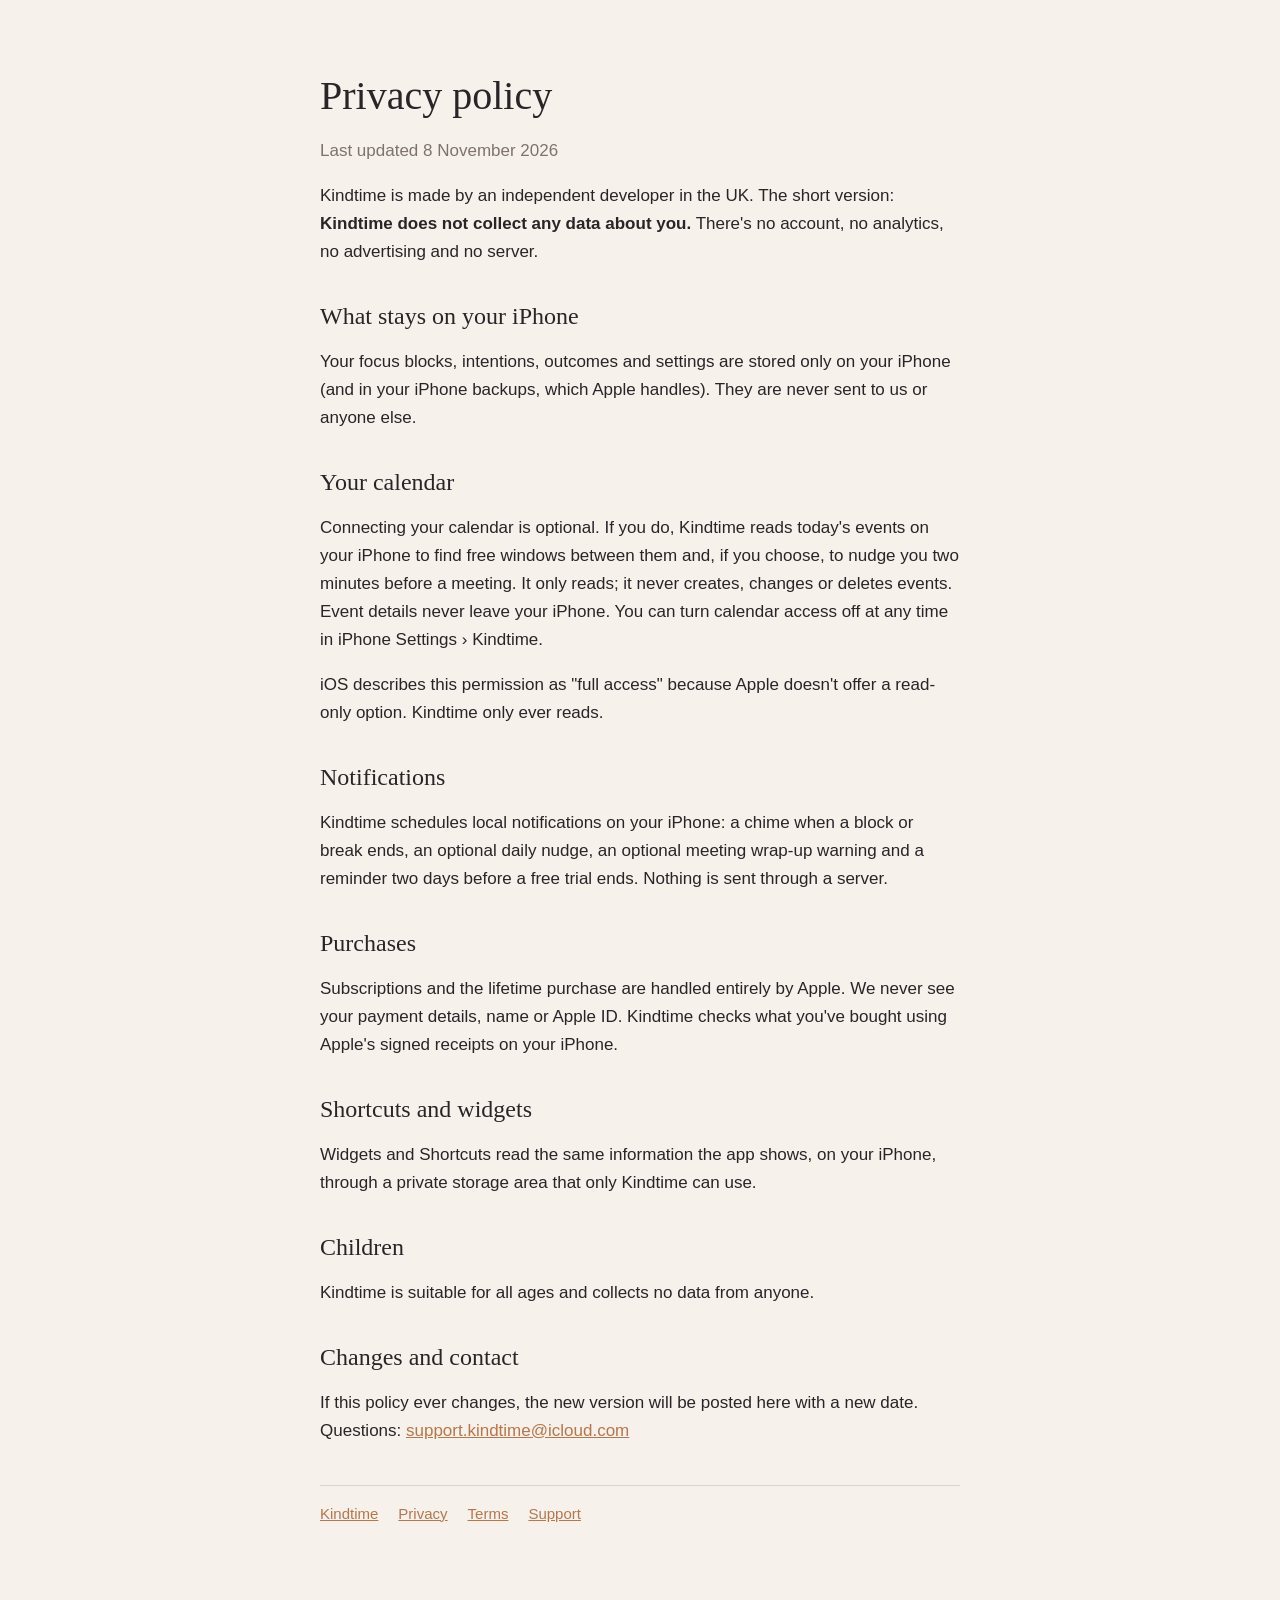
==== privacy.html @ bce6554a "Kindtime website: home, privacy, terms, support Co-Authored-By: Claude Opus 5.5 <noreply@anthropic.c" ====
<!doctype html><html lang="en-GB"><head><meta charset="utf-8"><meta name="viewport" content="width=device-width,initial-scale=1">
<title>Kindtime privacy policy</title><link rel="stylesheet" href="style.css?v=1"><link rel="icon" href="images/icon.png"></head><body><main>
<h1>Privacy policy</h1>
<p class="muted">Last updated 8 November 2026</p>
<p>Kindtime is made by an independent developer in the UK. The short version: <strong>Kindtime does not collect any data about you.</strong> There's no account, no analytics, no advertising and no server.</p>
<h2>What stays on your iPhone</h2>
<p>Your focus blocks, intentions, outcomes and settings are stored only on your iPhone (and in your iPhone backups, which Apple handles). They are never sent to us or anyone else.</p>
<h2>Your calendar</h2>
<p>Connecting your calendar is optional. If you do, Kindtime reads today's events on your iPhone to find free windows between them and, if you choose, to nudge you two minutes before a meeting. It only reads; it never creates, changes or deletes events. Event details never leave your iPhone. You can turn calendar access off at any time in iPhone Settings › Kindtime.</p>
<p>iOS describes this permission as "full access" because Apple doesn't offer a read-only option. Kindtime only ever reads.</p>
<h2>Notifications</h2>
<p>Kindtime schedules local notifications on your iPhone: a chime when a block or break ends, an optional daily nudge, an optional meeting wrap-up warning and a reminder two days before a free trial ends. Nothing is sent through a server.</p>
<h2>Purchases</h2>
<p>Subscriptions and the lifetime purchase are handled entirely by Apple. We never see your payment details, name or Apple ID. Kindtime checks what you've bought using Apple's signed receipts on your iPhone.</p>
<h2>Shortcuts and widgets</h2>
<p>Widgets and Shortcuts read the same information the app shows, on your iPhone, through a private storage area that only Kindtime can use.</p>
<h2>Children</h2>
<p>Kindtime is suitable for all ages and collects no data from anyone.</p>
<h2>Changes and contact</h2>
<p>If this policy ever changes, the new version will be posted here with a new date. Questions: <a href="mailto:support.kindtime@icloud.com">support.kindtime@icloud.com</a></p>
<nav><a href="index.html">Kindtime</a><a href="privacy.html">Privacy</a><a href="terms.html">Terms</a><a href="support.html">Support</a></nav>
</main></body></html>
---- style.css ----
:root { --bg:#F6F1EA; --text:#2A2429; --muted:#7D736B; --accent:#B8764A; --line:#DCD2C6; }
@media (prefers-color-scheme: dark) { :root { --bg:#17151A; --text:#EDE6DD; --muted:#9A9189; --accent:#E7B184; --line:#3A3438; } }
* { box-sizing:border-box; }
body { margin:0; background:var(--bg); color:var(--text); font:17px/1.65 -apple-system,BlinkMacSystemFont,"Helvetica Neue",sans-serif; }
main { max-width:680px; margin:0 auto; padding:48px 20px 80px; }
h1,h2 { font-family:"New York",ui-serif,Georgia,serif; font-weight:400; line-height:1.2; }
h1 { font-size:40px; margin:24px 0 8px; } h2 { font-size:24px; margin:36px 0 8px; }
p,li { color:var(--text); } .muted { color:var(--muted); }
a { color:var(--accent); }
.icon { width:72px; height:72px; border-radius:16px; }
.rule { border-left:2px solid var(--accent); padding-left:14px; margin:12px 0; }
nav { display:flex; gap:20px; font-size:15px; margin-top:40px; padding-top:16px; border-top:1px solid var(--line); }
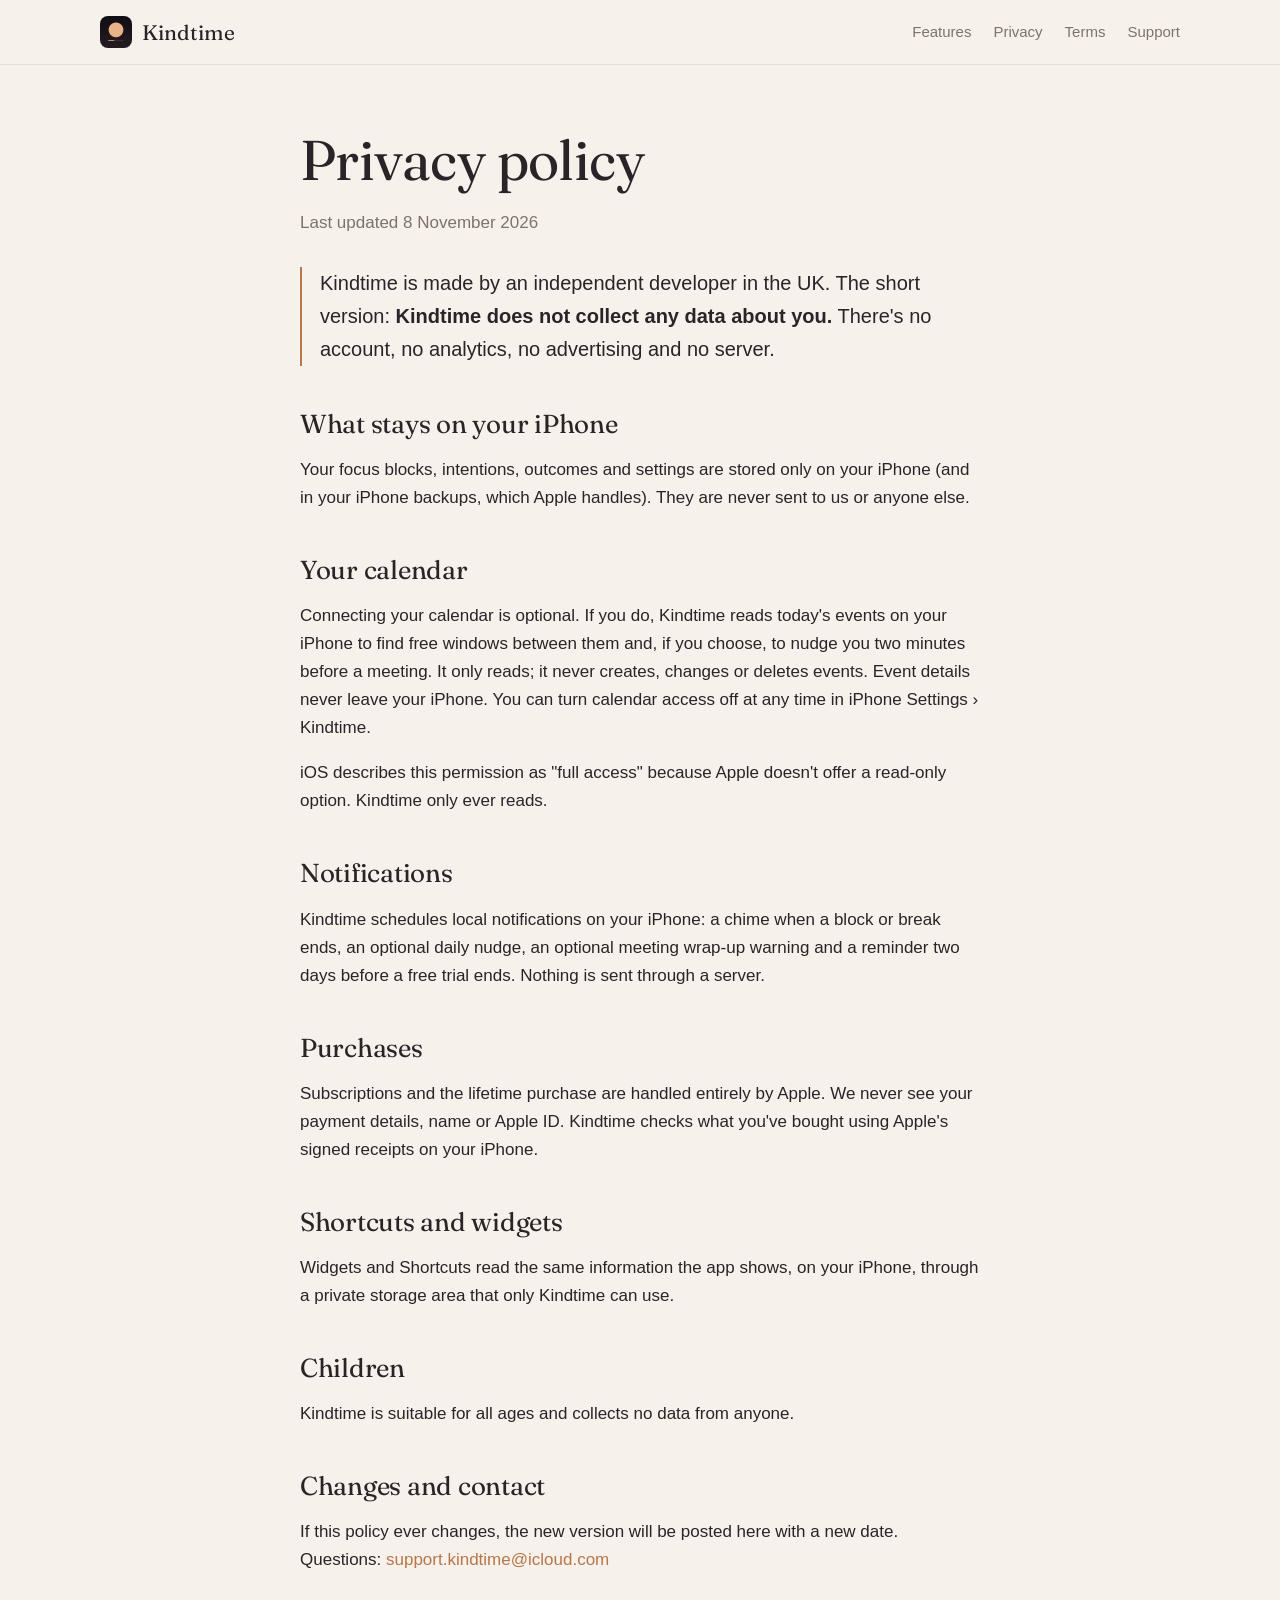
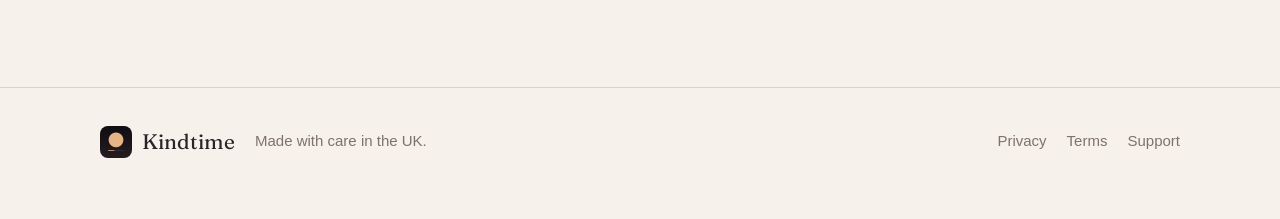
==== commit c5a569e8: "Redesign: Dusk hero, phone screenshots, features, pricing Co-Authored-By: Claude Opus 5.5 <noreply@a" ====
--- a/privacy.html
+++ b/privacy.html
@@ -1,8 +1,31 @@
-<!doctype html><html lang="en-GB"><head><meta charset="utf-8"><meta name="viewport" content="width=device-width,initial-scale=1">
-<title>Kindtime privacy policy</title><link rel="stylesheet" href="style.css?v=1"><link rel="icon" href="images/icon.png"></head><body><main>
+<!doctype html>
+<html lang="en-GB">
+<head>
+<meta charset="utf-8">
+<meta name="viewport" content="width=device-width,initial-scale=1">
+<title>Kindtime privacy policy</title>
+<meta name="theme-color" content="#17151A">
+<link rel="preconnect" href="https://fonts.googleapis.com">
+<link rel="stylesheet" href="https://fonts.googleapis.com/css2?family=Fraunces:opsz,wght@9..144,400&display=swap">
+<link rel="stylesheet" href="style.css?v=2">
+<link rel="icon" href="images/icon.png">
+</head>
+<body>
+<header class="nav">
+  <div class="wrap">
+    <a class="brand" href="index.html"><img src="images/icon.png" alt="">Kindtime</a>
+    <nav class="nav-links">
+      <a href="index.html#features">Features</a>
+      <a href="privacy.html">Privacy</a>
+      <a href="terms.html">Terms</a>
+      <a class="keep" href="support.html">Support</a>
+    </nav>
+  </div>
+</header>
+<main class="page">
 <h1>Privacy policy</h1>
-<p class="muted">Last updated 8 November 2026</p>
-<p>Kindtime is made by an independent developer in the UK. The short version: <strong>Kindtime does not collect any data about you.</strong> There's no account, no analytics, no advertising and no server.</p>
+<p class="updated">Last updated 8 November 2026</p>
+<p class="lead">Kindtime is made by an independent developer in the UK. The short version: <strong>Kindtime does not collect any data about you.</strong> There's no account, no analytics, no advertising and no server.</p>
 <h2>What stays on your iPhone</h2>
 <p>Your focus blocks, intentions, outcomes and settings are stored only on your iPhone (and in your iPhone backups, which Apple handles). They are never sent to us or anyone else.</p>
 <h2>Your calendar</h2>
@@ -18,5 +41,13 @@
 <p>Kindtime is suitable for all ages and collects no data from anyone.</p>
 <h2>Changes and contact</h2>
 <p>If this policy ever changes, the new version will be posted here with a new date. Questions: <a href="mailto:support.kindtime@icloud.com">support.kindtime@icloud.com</a></p>
-<nav><a href="index.html">Kindtime</a><a href="privacy.html">Privacy</a><a href="terms.html">Terms</a><a href="support.html">Support</a></nav>
-</main></body></html>
+</main>
+<footer>
+  <div class="wrap">
+    <a class="brand" href="index.html"><img src="images/icon.png" alt="">Kindtime</a>
+    <span>Made with care in the UK.</span>
+    <nav><a href="privacy.html">Privacy</a><a href="terms.html">Terms</a><a href="support.html">Support</a></nav>
+  </div>
+</footer>
+</body>
+</html>
--- a/style.css
+++ b/style.css
@@ -1,12 +1,150 @@
-:root { --bg:#F6F1EA; --text:#2A2429; --muted:#7D736B; --accent:#B8764A; --line:#DCD2C6; }
-@media (prefers-color-scheme: dark) { :root { --bg:#17151A; --text:#EDE6DD; --muted:#9A9189; --accent:#E7B184; --line:#3A3438; } }
-* { box-sizing:border-box; }
-body { margin:0; background:var(--bg); color:var(--text); font:17px/1.65 -apple-system,BlinkMacSystemFont,"Helvetica Neue",sans-serif; }
-main { max-width:680px; margin:0 auto; padding:48px 20px 80px; }
-h1,h2 { font-family:"New York",ui-serif,Georgia,serif; font-weight:400; line-height:1.2; }
-h1 { font-size:40px; margin:24px 0 8px; } h2 { font-size:24px; margin:36px 0 8px; }
-p,li { color:var(--text); } .muted { color:var(--muted); }
-a { color:var(--accent); }
-.icon { width:72px; height:72px; border-radius:16px; }
-.rule { border-left:2px solid var(--accent); padding-left:14px; margin:12px 0; }
-nav { display:flex; gap:20px; font-size:15px; margin-top:40px; padding-top:16px; border-top:1px solid var(--line); }
+/* Kindtime website, Dusk palette. Dark first, warm cream in light mode. */
+:root {
+  --bg: #17151A; --bg-2: #1E1B20; --raised: #2A2629; --line: #3A3438;
+  --text: #EDE6DD; --muted: #9A9189; --accent: #E7B184; --accent-deep: #C98E5E;
+  --on-accent: #2A1D12; --glow: rgba(231, 177, 132, .22);
+  --serif: "New York", "Fraunces", ui-serif, Georgia, serif;
+  --sans: -apple-system, BlinkMacSystemFont, "Inter", "Helvetica Neue", sans-serif;
+}
+@media (prefers-color-scheme: light) {
+  :root {
+    --bg: #F6F1EA; --bg-2: #EFE7DC; --raised: #E8DED1; --line: #DCD2C6;
+    --text: #2A2429; --muted: #7D736B; --accent: #B8764A; --accent-deep: #9C6038;
+    --on-accent: #FFFFFF; --glow: rgba(184, 118, 74, .18);
+  }
+}
+* { box-sizing: border-box; }
+html { scroll-behavior: smooth; }
+body { margin: 0; background: var(--bg); color: var(--text); font: 17px/1.65 var(--sans); -webkit-font-smoothing: antialiased; overflow-x: hidden; }
+img { max-width: 100%; display: block; }
+a { color: var(--accent); text-decoration: none; }
+a:hover { text-decoration: underline; }
+.wrap { max-width: 1120px; margin: 0 auto; padding: 0 20px; }
+h1, h2, h3 { font-family: var(--serif); font-weight: 400; line-height: 1.12; margin: 0; letter-spacing: -.01em; }
+.muted { color: var(--muted); }
+.eyebrow { font-size: 13px; letter-spacing: .14em; text-transform: uppercase; color: var(--accent); margin-bottom: 18px; }
+
+/* Nav */
+.nav { position: sticky; top: 0; z-index: 10; backdrop-filter: blur(14px); -webkit-backdrop-filter: blur(14px);
+       background: color-mix(in srgb, var(--bg) 78%, transparent); border-bottom: 1px solid color-mix(in srgb, var(--line) 60%, transparent); }
+.nav .wrap { display: flex; align-items: center; gap: 24px; height: 64px; }
+.brand { display: flex; align-items: center; gap: 10px; color: var(--text); font-family: var(--serif); font-size: 21px; }
+.brand:hover { text-decoration: none; }
+.brand img { width: 32px; height: 32px; border-radius: 8px; }
+.nav-links { margin-left: auto; display: flex; gap: 22px; font-size: 15px; }
+.nav-links a { color: var(--muted); }
+.nav-links a:hover { color: var(--text); text-decoration: none; }
+
+/* Buttons */
+.pill { display: inline-flex; align-items: center; gap: 10px; padding: 14px 24px; border-radius: 999px; font-weight: 500; font-size: 16px; }
+.pill-accent { background: var(--accent); color: var(--on-accent); }
+.pill-ghost { border: 1px solid var(--line); color: var(--text); }
+.pill:hover { text-decoration: none; filter: brightness(1.05); }
+.soon { font-size: 13px; color: var(--muted); margin-top: 12px; }
+
+/* Hero */
+.hero { position: relative; overflow: hidden; padding: 72px 0 56px; }
+.hero::before { content: ""; position: absolute; width: 900px; height: 900px; right: -220px; top: -120px;
+                background: radial-gradient(circle, var(--glow) 0%, transparent 62%); pointer-events: none; }
+.hero .wrap { display: grid; grid-template-columns: 1.1fr .9fr; gap: 48px; align-items: center; position: relative; }
+.hero h1 { font-size: clamp(42px, 6vw, 72px); }
+.hero h1 em { font-style: normal; color: var(--accent); }
+.hero p.lede { font-size: 20px; color: var(--muted); max-width: 30em; margin: 22px 0 32px; }
+.chips { display: flex; flex-wrap: wrap; gap: 10px; margin-top: 30px; }
+.chip { font-size: 14px; padding: 7px 14px; border-radius: 999px; background: var(--bg-2); border: 1px solid var(--line); color: var(--muted); }
+.chip::before { content: ""; display: inline-block; width: 6px; height: 6px; border-radius: 50%; background: var(--accent); margin-right: 8px; vertical-align: 2px; }
+.stage { position: relative; isolation: isolate; }
+
+/* Phone frame */
+.phone { position: relative; width: min(320px, 78vw); margin: 0 auto; border-radius: 52px; padding: 11px;
+         background: linear-gradient(160deg, #3a3438, #121014); box-shadow: 0 40px 80px rgba(0,0,0,.45), 0 0 0 1px rgba(255,255,255,.06) inset; }
+.phone img { border-radius: 42px; }
+.phone.tilt-l { transform: rotate(-3deg); }
+.phone.tilt-r { transform: rotate(3deg); }
+.sun { position: absolute; width: 210px; height: 210px; border-radius: 50%; background: var(--accent); left: 0; top: 46%;
+       z-index: -1; animation: rise 8s ease-in-out infinite alternate; }
+@keyframes rise { from { transform: translateY(14px); } to { transform: translateY(-14px); } }
+
+/* Hairline like the timer */
+.hairline { height: 2px; background: var(--line); border-radius: 2px; overflow: hidden; width: 240px; max-width: 70%; margin: 0 auto; }
+.hairline span { display: block; height: 100%; width: 36%; background: var(--accent); animation: fill 6s ease-in-out infinite alternate; }
+@keyframes fill { from { width: 18%; } to { width: 72%; } }
+
+/* Features */
+.section { padding: 96px 0; }
+.section-title { text-align: center; max-width: 720px; margin: 0 auto 64px; }
+.section-title h2 { font-size: clamp(32px, 4.4vw, 50px); }
+.section-title p { color: var(--muted); font-size: 19px; margin-top: 16px; }
+.feature { display: grid; grid-template-columns: 1fr 1fr; gap: 64px; align-items: center; margin-bottom: 110px; }
+.feature:last-child { margin-bottom: 0; }
+.feature.flip .copy { order: 2; }
+.feature h3 { font-size: clamp(28px, 3.4vw, 40px); margin-bottom: 18px; }
+.feature p { color: var(--muted); font-size: 18px; margin: 0 0 14px; }
+.feature .phone { width: min(290px, 74vw); box-shadow: 0 40px 80px rgba(0,0,0,.45), 0 0 110px var(--glow), 0 0 0 1px rgba(255,255,255,.06) inset; }
+.feature .quote { border-left: 2px solid var(--accent); padding-left: 16px; color: var(--text); font-family: var(--serif); font-size: 20px; margin-top: 22px; }
+
+/* Bands */
+.band { background: var(--bg-2); border-top: 1px solid var(--line); border-bottom: 1px solid var(--line); }
+.grid3 { display: grid; grid-template-columns: repeat(3, 1fr); gap: 28px; }
+.card { padding: 28px; border-radius: 22px; background: var(--bg); border: 1px solid var(--line); }
+.card h3 { font-size: 24px; margin-bottom: 10px; }
+.card p { color: var(--muted); margin: 0; font-size: 16px; }
+.dot { width: 34px; height: 34px; border-radius: 50%; background: var(--accent); margin-bottom: 18px; box-shadow: 0 0 30px var(--glow); }
+
+/* Pricing */
+.prices { display: grid; grid-template-columns: 1fr 1fr; gap: 28px; max-width: 920px; margin: 0 auto; }
+.price { padding: 34px; border-radius: 26px; border: 1px solid var(--line); background: var(--bg-2); }
+.price.pro { border-color: var(--accent); box-shadow: 0 0 0 1px var(--accent), 0 30px 80px var(--glow); }
+.price h3 { font-size: 30px; }
+.price .tag { color: var(--muted); margin: 6px 0 22px; }
+.price ul { list-style: none; padding: 0; margin: 0; }
+.price li { padding: 9px 0 9px 22px; border-top: 1px solid var(--line); position: relative; font-size: 16px; }
+.price li::before { content: ""; position: absolute; left: 0; top: 18px; width: 8px; height: 8px; border-radius: 50%; background: var(--accent); }
+.price .plans { margin-top: 22px; font-family: var(--serif); font-size: 19px; line-height: 1.7; }
+
+/* Final CTA */
+.cta { text-align: center; padding: 110px 0; position: relative; overflow: hidden; }
+.cta .five { width: 180px; height: 180px; border-radius: 50%; background: var(--accent); color: var(--on-accent); margin: 0 auto 34px;
+             display: flex; flex-direction: column; align-items: center; justify-content: center; box-shadow: 0 0 120px var(--glow); }
+.cta .five b { font-family: var(--serif); font-weight: 400; font-size: 72px; line-height: 1; }
+.cta .five span { font-size: 14px; }
+.cta h2 { font-size: clamp(34px, 5vw, 56px); margin-bottom: 18px; }
+.cta p { color: var(--muted); font-size: 19px; margin: 0 0 30px; }
+
+/* Footer */
+footer { border-top: 1px solid var(--line); padding: 36px 0 60px; font-size: 15px; color: var(--muted); }
+footer .wrap { display: flex; flex-wrap: wrap; gap: 20px; align-items: center; }
+footer nav { display: flex; gap: 20px; margin-left: auto; }
+footer a { color: var(--muted); }
+
+/* Text pages (privacy, terms, support) */
+.page { max-width: 720px; margin: 0 auto; padding: 64px 20px 96px; }
+.page h1 { font-size: clamp(40px, 6vw, 56px); margin-bottom: 10px; }
+.page h2 { font-size: 26px; margin: 44px 0 10px; }
+.page p, .page li { color: var(--text); }
+.page .updated { color: var(--muted); margin-bottom: 30px; }
+.page .lead { font-size: 20px; border-left: 2px solid var(--accent); padding-left: 18px; }
+.faq { border-top: 1px solid var(--line); padding: 20px 0; }
+.faq h3 { font-size: 22px; margin-bottom: 8px; }
+.faq p { margin: 0; color: var(--muted); }
+
+/* Gentle reveal on scroll */
+.js .reveal { opacity: 0; transform: translateY(18px); transition: opacity .8s ease, transform .8s ease; }
+.js .reveal.in { opacity: 1; transform: none; }
+@media (prefers-reduced-motion: reduce) {
+  .js .reveal { opacity: 1; transform: none; transition: none; }
+  .sun, .hairline span { animation: none; }
+}
+
+/* Phone width */
+@media (max-width: 820px) {
+  .hero { padding-top: 40px; }
+  .hero .wrap, .feature, .prices, .grid3 { grid-template-columns: 1fr; }
+  .feature { gap: 36px; margin-bottom: 80px; }
+  .feature.flip .copy { order: 0; }
+  .nav-links a:not(.keep) { display: none; }
+  .section { padding: 72px 0; }
+  .phone.tilt-l, .phone.tilt-r { transform: none; }
+  .sun { width: 140px; height: 140px; left: 2%; top: 50%; }
+  footer nav { margin-left: 0; }
+}
